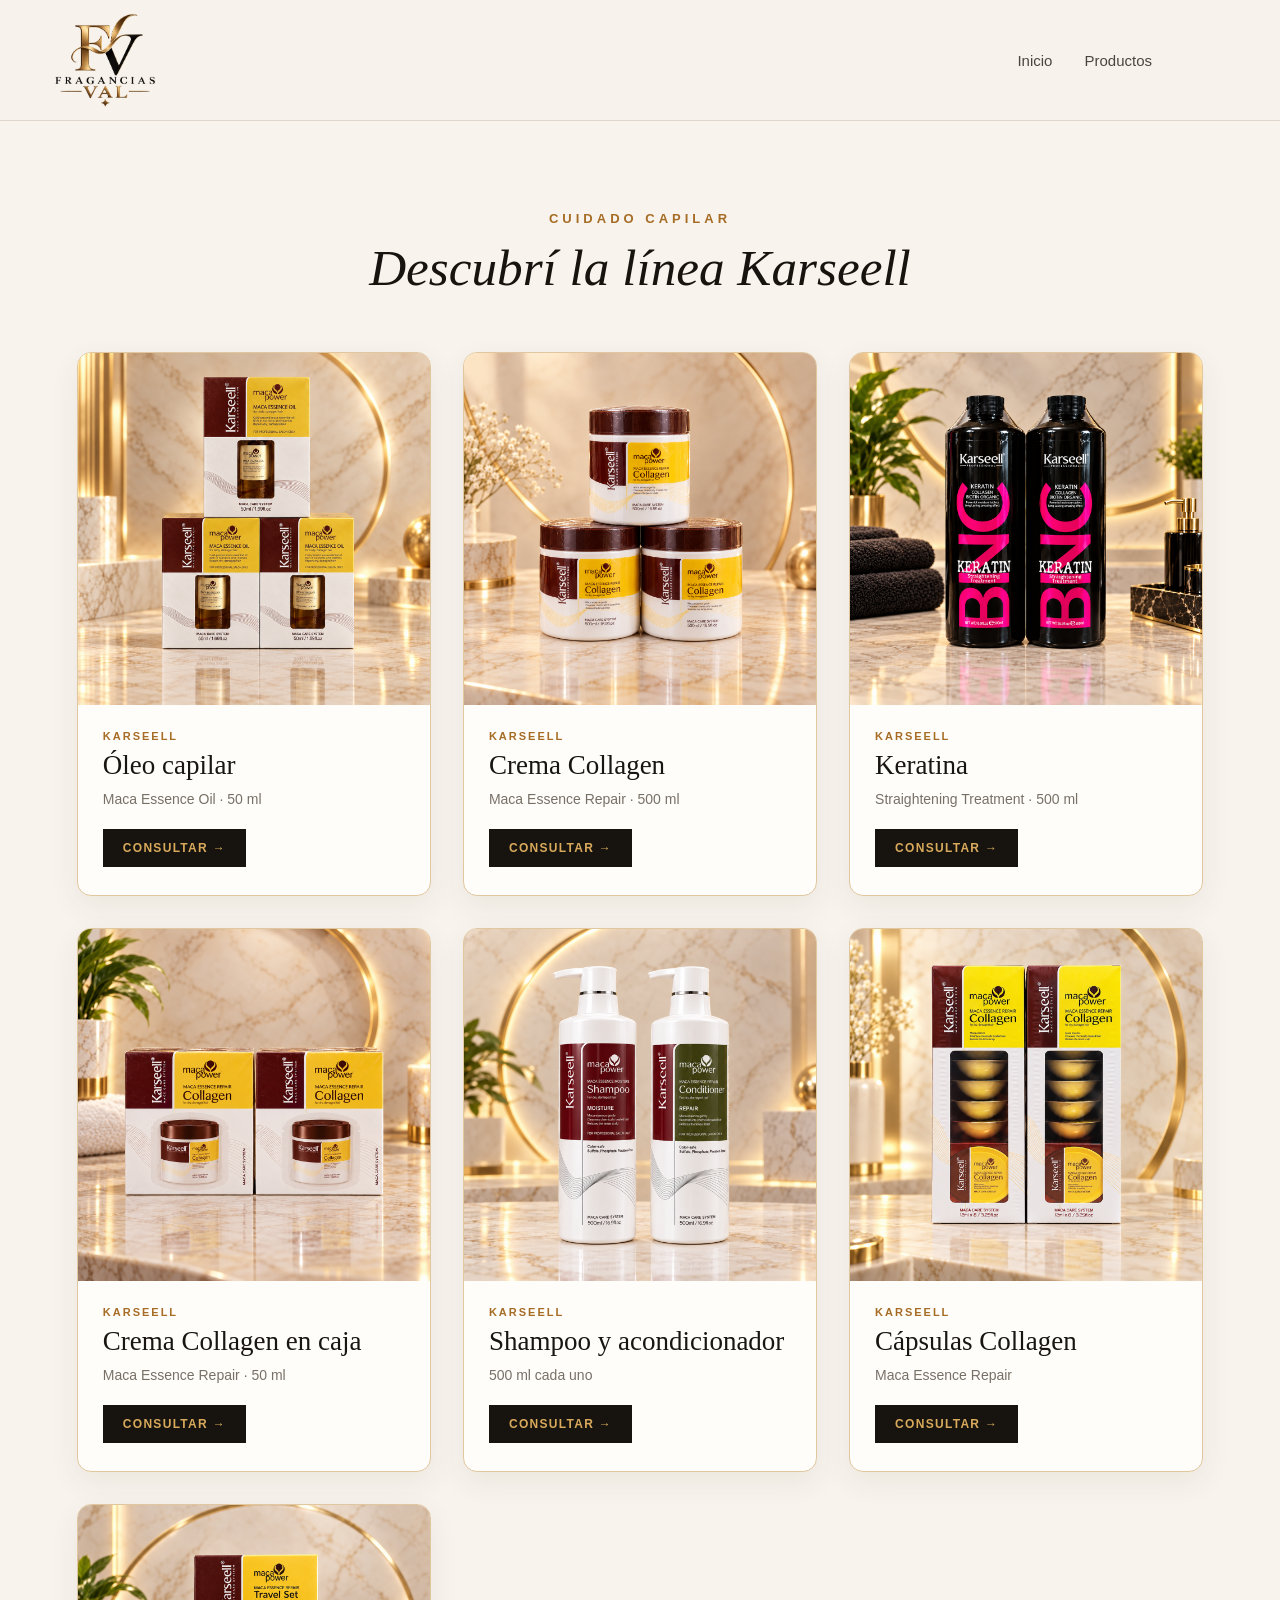
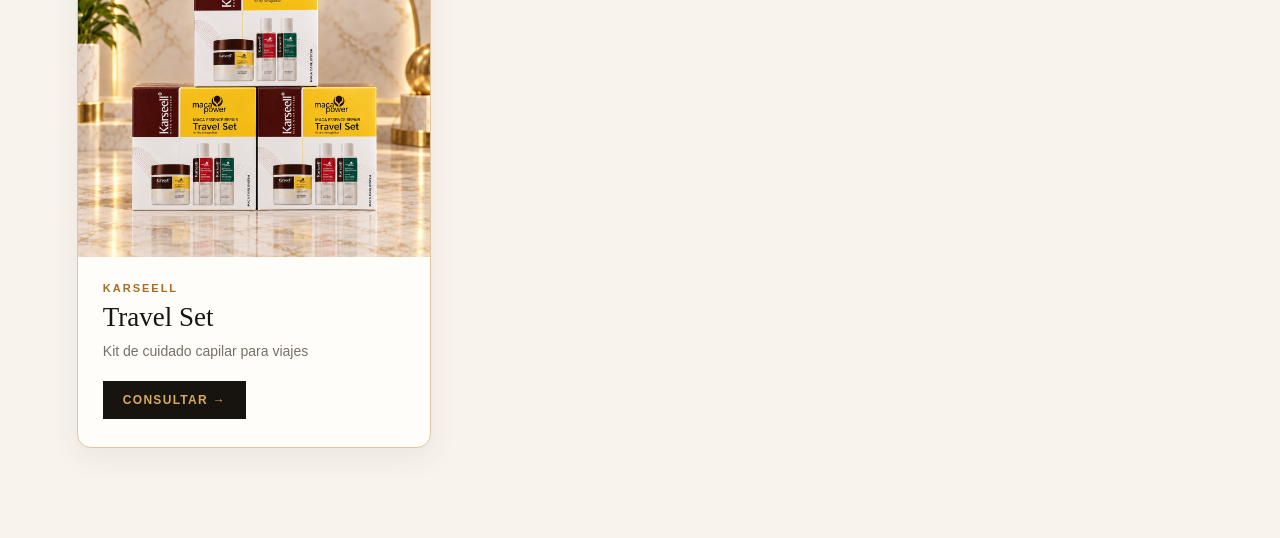
==== cremas.html @ 55cb3f2c "Agregar catalogo Karseell y actualizar portada" ====
<!DOCTYPE html>
<html lang="es">
<head>
    <meta charset="UTF-8">
    <meta name="viewport" content="width=device-width, initial-scale=1.0">
    <title>Karseell | Fragancias Val</title>
    <link rel="stylesheet" href="css/style.css">
</head>

<body>
    <header class="header">
        <div class="contenedor-header">
            <a href="index.html" class="logo">
                <img src="img/logo-fragancias-val.png" alt="Fragancias Val">
            </a>

            <nav class="nav">
                <a href="index.html">Inicio</a>
                <a href="index.html#perfumes">Productos</a>
            </nav>
        </div>
    </header>

    <main>
        <section class="catalogo-mujer" id="productos-karseell">
            <div class="encabezado-catalogo">
                <span>CUIDADO CAPILAR</span>
                <h2>Descubrí la línea Karseell</h2>
            </div>

            <div class="grid-perfumes">

                <!-- ÓLEO KARSEELL -->
                <article class="tarjeta-perfume">
                    <img
                        src="oleo.png"
                        alt="Óleo Karseell de 50 ml"
                    >

                    <div class="info-perfume">
                        <span>KARSEELL</span>
                        <h3>Óleo capilar</h3>
                        <p>Maca Essence Oil · 50 ml</p>

                        <a
                            href="https://wa.me/5491161526690?text=Hola%21%20Quisiera%20consultar%20por%20el%20oleo%20Karseell%20de%2050%20ml."
                            target="_blank"
                            rel="noopener noreferrer"
                            class="btn-perfume"
                        >
                            Consultar →
                        </a>
                    </div>
                </article>
                <!-- CREMA KARSEELL -->
<article class="tarjeta-perfume">
    <img
        src="img/cremas-karseell.png"
        alt="Crema Karseell Collagen de 500 ml"
    >

    <div class="info-perfume">
        <span>KARSEELL</span>
        <h3>Crema Collagen</h3>
        <p>Maca Essence Repair · 500 ml</p>

        <a
            href="https://wa.me/5491161526690?text=Hola%21%20Quisiera%20consultar%20por%20la%20crema%20Karseell%20Collagen%20de%20500%20ml."
            target="_blank"
            rel="noopener noreferrer"
            class="btn-perfume"
        >
            Consultar →
        </a>
    </div>
</article>
<!-- KERATINA KARSEELL -->
<article class="tarjeta-perfume">
    <img
        src="img/keratina-500.png"
        alt="Keratina Karseell de 500 ml"
    >

    <div class="info-perfume">
        <span>KARSEELL</span>
        <h3>Keratina</h3>
        <p>Straightening Treatment · 500 ml</p>

        <a
            href="https://wa.me/5491161526690?text=Hola%21%20Quisiera%20consultar%20por%20la%20keratina%20Karseell%20de%20500%20ml."
            target="_blank"
            rel="noopener noreferrer"
            class="btn-perfume"
        >
            Consultar →
        </a>
    </div>
</article>
<!-- CREMA KARSEELL EN CAJA -->
<article class="tarjeta-perfume">
    <img
        src="img/colageno.png"
        alt="Crema Karseell Collagen en caja"
    >

    <div class="info-perfume">
        <span>KARSEELL</span>
        <h3>Crema Collagen en caja</h3>
      <p>Maca Essence Repair · 50 ml</p>

        <a
           href="https://wa.me/5491161526690?text=Hola%21%20Quisiera%20consultar%20por%20la%20crema%20Karseell%20Collagen%20en%20caja%20de%2050%20ml."
            target="_blank"
            rel="noopener noreferrer"
            class="btn-perfume"
        >
            Consultar →
        </a>
    </div>
</article>
<!-- SHAMPOO Y ACONDICIONADOR KARSEELL -->
<article class="tarjeta-perfume">
    <img
        src="img/shampoo-acondicionador.png"
        alt="Shampoo y acondicionador Karseell de 500 ml cada uno"
    >

    <div class="info-perfume">
        <span>KARSEELL</span>
        <h3>Shampoo y acondicionador</h3>
        <p>500 ml cada uno</p>

        <a
            href="https://wa.me/5491161526690?text=Hola%21%20Quisiera%20consultar%20por%20el%20shampoo%20y%20acondicionador%20Karseell%20de%20500%20ml."
            target="_blank"
            rel="noopener noreferrer"
            class="btn-perfume"
        >
            Consultar →
        </a>
    </div>
</article>
<!-- CÁPSULAS KARSEELL -->
<article class="tarjeta-perfume">
    <img
        src="img/capsula.png"
        alt="Cápsulas capilares Karseell Collagen"
    >

    <div class="info-perfume">
        <span>KARSEELL</span>
        <h3>Cápsulas Collagen</h3>
        <p>Maca Essence Repair</p>

        <a
            href="https://wa.me/5491161526690?text=Hola%21%20Quisiera%20consultar%20por%20las%20capsulas%20capilares%20Karseell%20Collagen."
            target="_blank"
            rel="noopener noreferrer"
            class="btn-perfume"
        >
            Consultar →
        </a>
    </div>
</article>
<!-- TRAVEL SET KARSEELL -->
<article class="tarjeta-perfume">
    <img
        src="img/travel-set.png"
        alt="Travel Set Karseell con crema, shampoo y acondicionador"
    >

    <div class="info-perfume">
        <span>KARSEELL</span>
        <h3>Travel Set</h3>
        <p>Kit de cuidado capilar para viajes</p>

        <a
            href="https://wa.me/5491161526690?text=Hola%21%20Quisiera%20consultar%20por%20el%20Travel%20Set%20Karseell."
            target="_blank"
            rel="noopener noreferrer"
            class="btn-perfume"
        >
            Consultar →
        </a>
    </div>
</article>
            </div>
        </section>
    </main>
</body>
</html>
---- css/style.css ----
* {
    margin: 0;
    padding: 0;
    box-sizing: border-box;
}

body {
    font-family: Arial, sans-serif;
    background-color: #f7f2eb;
    color: #2b2b2b;
}

.header {
    width: 100%;
    background-color: #f7f2eb;
    border-bottom: 1px solid #ded6cc;
}

.contenedor-header {
    width: 100%;
    height: 120px;
    display: flex;
    align-items: center;
    justify-content: space-between;
    padding-left: 45px;
    padding-right: 10%;
}
.logo {
    text-decoration: none;
    color: #1f1f1f;
    font-family: Georgia, serif;
    font-size: 26px;
    letter-spacing: 3px;
}
.logo img {
    width: 120px;
    height: auto;
    display: block;
}
.nav {
    display: flex;
    gap: 32px;
}

.nav a {
    text-decoration: none;
    color: #4a4540;
    font-size: 15px;
    transition: 0.3s;
}

.hero {
    width: 100%;
    height: 650px;
   background-image: url("../img/hero-le-male-elixir-final.png");
    background-size: cover;
    background-position: center;
    background-repeat: no-repeat;
}.hero-contenido {
    width: 520px;
    max-width: 520px;
    margin-left: 6%;
    padding-top: 55px;
}

.hero-subtitulo {
    display: inline-block;
    margin-bottom: 28px;
    font-size: 15px;
    font-weight: 600;
    letter-spacing: 4px;
    text-transform: uppercase;
    color: #9b5f20;
}

.hero-subtitulo::after {
    content: "";
    display: block;
    width: 110px;
    height: 2px;
    background-color: #9b5f20;
    margin: 18px auto 0;
}

.hero h1 {
    margin-bottom: 24px;
    font-family: Georgia, "Times New Roman", serif;
    font-size: 58px;
    line-height: 1.05;
    font-weight: 400;
    font-style: italic;
    color: #1f1b18;
}

.hero-texto {
    margin-bottom: 28px;
    max-width: 430px;

    font-family: Georgia, "Times New Roman", serif;
    font-size: 20px;
    line-height: 1.6;
    font-weight: 400;

    color: #1f1b18;
}
.btn-hero {
    display: inline-block;
    padding: 16px 32px;

    background-color: #1f1b18;
    color: #c7954a;

    font-family: Georgia, "Times New Roman", serif;
    font-size: 15px;
    font-style: italic;
    letter-spacing: 2px;
    text-transform: uppercase;
    text-decoration: none;

    border: 1px solid #c7954a;
    transition: 0.3s ease;
}

.btn-hero:hover {
    background-color: #c7954a;
    color: #1f1b18;
    border-color: #c7954a;
}

.hero-imagen {
    width: 100%;
    height: 480px;

    background-color: #e9dfd3;
    border-radius: 2px;
}
.hero h1 span {
    color: #a96816;
}
/* ==================================================
   COLECCIONES - PERFUMES MUJER / HOMBRE
================================================== */

.colecciones {
    background: #f8f3eb;
    padding: 55px 6% 65px;
}

/* Encabezado */

.colecciones-encabezado {
    text-align: center;
    margin-bottom: 35px;
}

.colecciones-encabezado span {
    display: block;
    font-size: 13px;
    letter-spacing: 4px;
    color: #a87328;
    font-weight: 600;
    margin-bottom: 8px;
}

.colecciones-encabezado h2 {
    margin: 0;
    font-family: Georgia, "Times New Roman", serif;
    font-size: clamp(36px, 4vw, 55px);
    font-weight: 400;
    font-style: italic;
    color: #17130f;
}

.linea-dorada {
    width: 48px;
    height: 1px;
    background: #b98945;
    margin: 13px auto 0;
}


/* Contenedor de tarjetas */

.colecciones-grid {
    max-width: 1350px;
    margin: 0 auto;
    display: grid;
    grid-template-columns: repeat(2, 1fr);
    gap: 18px;
}


/* Tarjeta */

.coleccion-card {
    position: relative;
    min-height: 290px;

    display: grid;
    grid-template-columns: 48% 52%;

    overflow: hidden;

    background: #fbf8f2;

    border: 1px solid rgba(184, 137, 69, 0.35);
    border-radius: 12px;

    box-shadow: 0 10px 28px rgba(53, 40, 25, 0.08);

    text-decoration: none;
    color: inherit;

    transition:
        transform 0.35s ease,
        box-shadow 0.35s ease,
        border-color 0.35s ease;
}


/* Hover tarjeta */

.coleccion-card:hover {
    transform: translateY(-5px);
    box-shadow: 0 18px 40px rgba(53, 40, 25, 0.14);
    border-color: rgba(184, 137, 69, 0.7);
}


/* Información */

.coleccion-info {
    position: relative;
    z-index: 2;

    display: flex;
    flex-direction: column;
    justify-content: center;

    padding: 35px 15px 30px 45px;
}


.coleccion-subtitulo {
    font-size: 13px;
    letter-spacing: 3px;
    font-weight: 600;
    color: #9b6929;
    margin-bottom: 3px;
}


.coleccion-info h3 {
    margin: 0 0 10px;

    font-family: Georgia, "Times New Roman", serif;
    font-size: clamp(42px, 4vw, 58px);

    font-weight: 400;
    color: #15110d;

    line-height: 1;
}


.coleccion-info p {
    margin: 0 0 22px;

    font-family: Georgia, "Times New Roman", serif;

    font-size: 16px;
    line-height: 1.35;

    color: #2b251e;
}


/* Botón */

.coleccion-boton {
    width: fit-content;

    display: inline-flex;
    align-items: center;
    justify-content: center;

    padding: 13px 22px;

    background: #d5aa67;
    color: #18130e;

    font-size: 12px;
    font-weight: 600;
    letter-spacing: 1px;

    border-radius: 2px;

    transition:
        background 0.3s ease,
        color 0.3s ease;
}


.coleccion-card:hover .coleccion-boton {
    background: #17130f;
    color: #dcb875;
}


/* Detalle inferior */

.coleccion-detalle {
    display: flex;
    align-items: center;
    gap: 10px;

    margin-top: 20px;

    color: #a17132;

    font-size: 10px;
    letter-spacing: 2.5px;
    white-space: nowrap;
}


.coleccion-detalle span {
    width: 25px;
    height: 1px;
    background: #c49b60;
}


/* Imagen */

.coleccion-imagen {
    position: relative;
    height: 100%;
    overflow: hidden;
}


.coleccion-imagen img {
    width: 100%;
    height: 100%;

    display: block;

    object-fit: cover;
    object-position: center;

    transition: transform 0.6s ease;
}


.coleccion-card:hover .coleccion-imagen img {
    transform: scale(1.04);
}


/* Degradado entre texto e imagen */

.coleccion-imagen::before {
    content: "";

    position: absolute;
    z-index: 1;

    top: 0;
    bottom: 0;
    left: 0;

    width: 65px;

    background: linear-gradient(
        to right,
        #fbf8f2 0%,
        rgba(251, 248, 242, 0) 100%
    );

    pointer-events: none;
}


/* ==================================================
   RESPONSIVE
================================================== */

@media (max-width: 950px) {

    .colecciones {
        padding: 45px 25px 55px;
    }

    .colecciones-grid {
        grid-template-columns: 1fr;
        max-width: 700px;
    }

    .coleccion-card {
        min-height: 280px;
    }
}


@media (max-width: 600px) {

    .colecciones {
        padding: 40px 15px 45px;
    }

    .colecciones-encabezado {
        margin-bottom: 25px;
    }

    .colecciones-encabezado span {
        font-size: 10px;
        letter-spacing: 3px;
    }

    .colecciones-encabezado h2 {
        font-size: 34px;
    }


    .coleccion-card {
        grid-template-columns: 1fr;
        min-height: auto;
    }


    .coleccion-info {
        padding: 30px 25px;
    }


    .coleccion-info h3 {
        font-size: 45px;
    }


    .coleccion-imagen {
        height: 240px;
    }


    .coleccion-imagen::before {
        top: 0;
        left: 0;
        right: 0;
        bottom: auto;

        width: 100%;
        height: 50px;

        background: linear-gradient(
            to bottom,
            #fbf8f2 0%,
            rgba(251, 248, 242, 0) 100%
        );
    }
}
/* ==================================================
   PAGINA PERFUMES DE MUJER
================================================== */

/* Portada */

.portada-catalogo {
    min-height: 300px;
    display: flex;
    align-items: center;
    justify-content: center;

    padding: 55px 20px;

    background:
        radial-gradient(
            circle at 75% 50%,
            rgba(222, 176, 165, 0.22),
            transparent 35%
        ),
        linear-gradient(
            135deg,
            #f8f2e9 0%,
            #f3e7dc 50%,
            #faf6ef 100%
        );

    border-bottom: 1px solid rgba(176, 126, 57, 0.18);
}


/* Texto portada */

.portada-catalogo-texto {
    max-width: 850px;
    text-align: center;
}


.catalogo-etiqueta {
    display: block;

    margin-bottom: 12px;

    color: #a46f2b;

    font-size: 12px;
    font-weight: 600;
    letter-spacing: 4px;
}


.portada-catalogo h1 {
    margin: 0 0 16px;

    font-family: Georgia, "Times New Roman", serif;

    font-size: clamp(45px, 5vw, 68px);
    font-weight: 400;

    color: #17130f;

    line-height: 1.05;
}


.portada-catalogo h1 em {
    color: #b17a46;
    font-weight: 400;
}


.portada-catalogo p {
    max-width: 650px;

    margin: 0 auto;

    font-family: Georgia, "Times New Roman", serif;

    font-size: 18px;
    line-height: 1.6;

    color: #51483e;
}


/* Línea debajo del texto */

.portada-catalogo .linea-dorada {
    width: 45px;
    height: 1px;

    margin: 22px auto 0;

    background: #b88945;
}


/* ==================================================
   CATALOGO
================================================== */

.catalogo {
    padding: 60px 6% 80px;

    background: #fbf8f2;
}


.catalogo-encabezado {
    max-width: 750px;

    margin: 0 auto 45px;

    text-align: center;
}


.catalogo-encabezado > span {
    display: block;

    margin-bottom: 8px;

    color: #a46f2b;

    font-size: 11px;
    font-weight: 600;
    letter-spacing: 4px;
}


.catalogo-encabezado h2 {
    margin: 0 0 12px;

    font-family: Georgia, "Times New Roman", serif;

    font-size: clamp(35px, 4vw, 50px);
    font-weight: 400;
    font-style: italic;

    color: #17130f;
}


.catalogo-encabezado p {
    margin: 0;

    font-family: Georgia, "Times New Roman", serif;

    font-size: 17px;

    color: #62584d;
}


/* Lugar donde irán los perfumes */

.catalogo-grid {
    max-width: 1250px;

    margin: 0 auto;

    display: grid;

    grid-template-columns:
        repeat(3, minmax(0, 1fr));

    gap: 25px;
}


/* ==================================================
   RESPONSIVE PAGINA MUJER
================================================== */

@media (max-width: 900px) {

    .catalogo-grid {
        grid-template-columns:
            repeat(2, minmax(0, 1fr));
    }
}


@media (max-width: 600px) {

    .portada-catalogo {
        min-height: 250px;
        padding: 40px 20px;
    }

    .portada-catalogo h1 {
        font-size: 42px;
    }

    .portada-catalogo p {
        font-size: 16px;
    }

    .catalogo {
        padding: 45px 18px 60px;
    }

    .catalogo-grid {
        grid-template-columns: 1fr;
    }
}
/* =====================================
   CATÁLOGO PERFUMES MUJER
===================================== */

.catalogo-mujer {
    background: #f8f4ed;
    padding: 90px 6%;
}

.encabezado-catalogo {
    text-align: center;
    max-width: 750px;
    margin: 0 auto 55px;
}

.encabezado-catalogo span {
    display: block;
    color: #a66c25;
    font-size: 13px;
    font-weight: 600;
    letter-spacing: 4px;
    margin-bottom: 12px;
}

.encabezado-catalogo h2 {
    font-family: Georgia, "Times New Roman", serif;
    font-size: clamp(38px, 4vw, 58px);
    font-weight: 400;
    font-style: italic;
    color: #17130f;
    margin: 0 0 15px;
}

.encabezado-catalogo p {
    font-size: 16px;
    line-height: 1.7;
    color: #6f675e;
    margin: 0;
}


/* GRID */

.grid-perfumes {
    max-width: 1250px;
    margin: 0 auto;

    display: grid;
    grid-template-columns: repeat(3, 1fr);
    gap: 32px;
}


/* TARJETA */

.tarjeta-perfume {
    background: #fffdf9;
    border: 1px solid #e1c79f;
    border-radius: 14px;
    overflow: hidden;

    box-shadow: 0 10px 30px rgba(50, 35, 20, 0.07);

    transition:
        transform 0.35s ease,
        box-shadow 0.35s ease;
}

.tarjeta-perfume:hover {
    transform: translateY(-7px);
    box-shadow: 0 18px 40px rgba(50, 35, 20, 0.14);
}


/* IMÁGENES */

.tarjeta-perfume > img {
    display: block;
    width: 100%;
    aspect-ratio: 1 / 1;
    object-fit: cover;
}


/* INFORMACIÓN */

.info-perfume {
    padding: 25px 25px 28px;
}

.info-perfume span {
    display: block;
    color: #a66c25;
    font-size: 11px;
    font-weight: 600;
    letter-spacing: 2px;
    margin-bottom: 8px;
}

.info-perfume h3 {
    font-family: Georgia, "Times New Roman", serif;
    color: #191510;
    font-size: 27px;
    font-weight: 400;
    margin: 0 0 10px;
}

.info-perfume p {
    color: #777067;
    font-size: 14px;
    margin: 0 0 22px;
}


/* BOTÓN */

.btn-perfume {
    display: inline-block;

    background: #17130f;
    color: #d9aa5b;

    padding: 12px 20px;

    font-size: 12px;
    font-weight: 600;
    letter-spacing: 1.3px;
    text-transform: uppercase;
    text-decoration: none;

    transition:
        background 0.3s ease,
        color 0.3s ease;
}

.btn-perfume:hover {
    background: #b17a30;
    color: #ffffff;
}


/* TABLET */

@media (max-width: 950px) {

    .grid-perfumes {
        grid-template-columns: repeat(2, 1fr);
    }

}


/* CELULAR */

@media (max-width: 600px) {

     .hero {
        min-height: 560px;
        position: relative;
        overflow: hidden;
    }

    .hero-contenido {
        position: relative;
        left: auto;
        top: auto;
        transform: none;

        width: 58%;
        max-width: 58%;
        padding: 45px 0 30px 30px;
        margin: 0;

        z-index: 2;
    }

    .hero-subtitulo {
        font-size: 11px;
        line-height: 1.5;
        letter-spacing: 2px;
    }

    .hero h1 {
        font-size: 34px;
        line-height: 1.08;
        width: 100%;
        max-width: 100%;
        margin-top: 25px;
    }

    .hero-texto {
        font-size: 14px;
        line-height: 1.5;
        width: 100%;
        max-width: 100%;
    }

    .btn-hero {
        font-size: 12px;
        padding: 14px 18px;
        white-space: nowrap;
    }
}
@media (max-width: 600px) {
    .grid-perfumes {
        grid-template-columns: 1fr;
        gap: 25px;
    }
}
/* Textos de la portada en negro */
.hero .hero-subtitulo,
.hero h1 span {
    color: #000000;
}
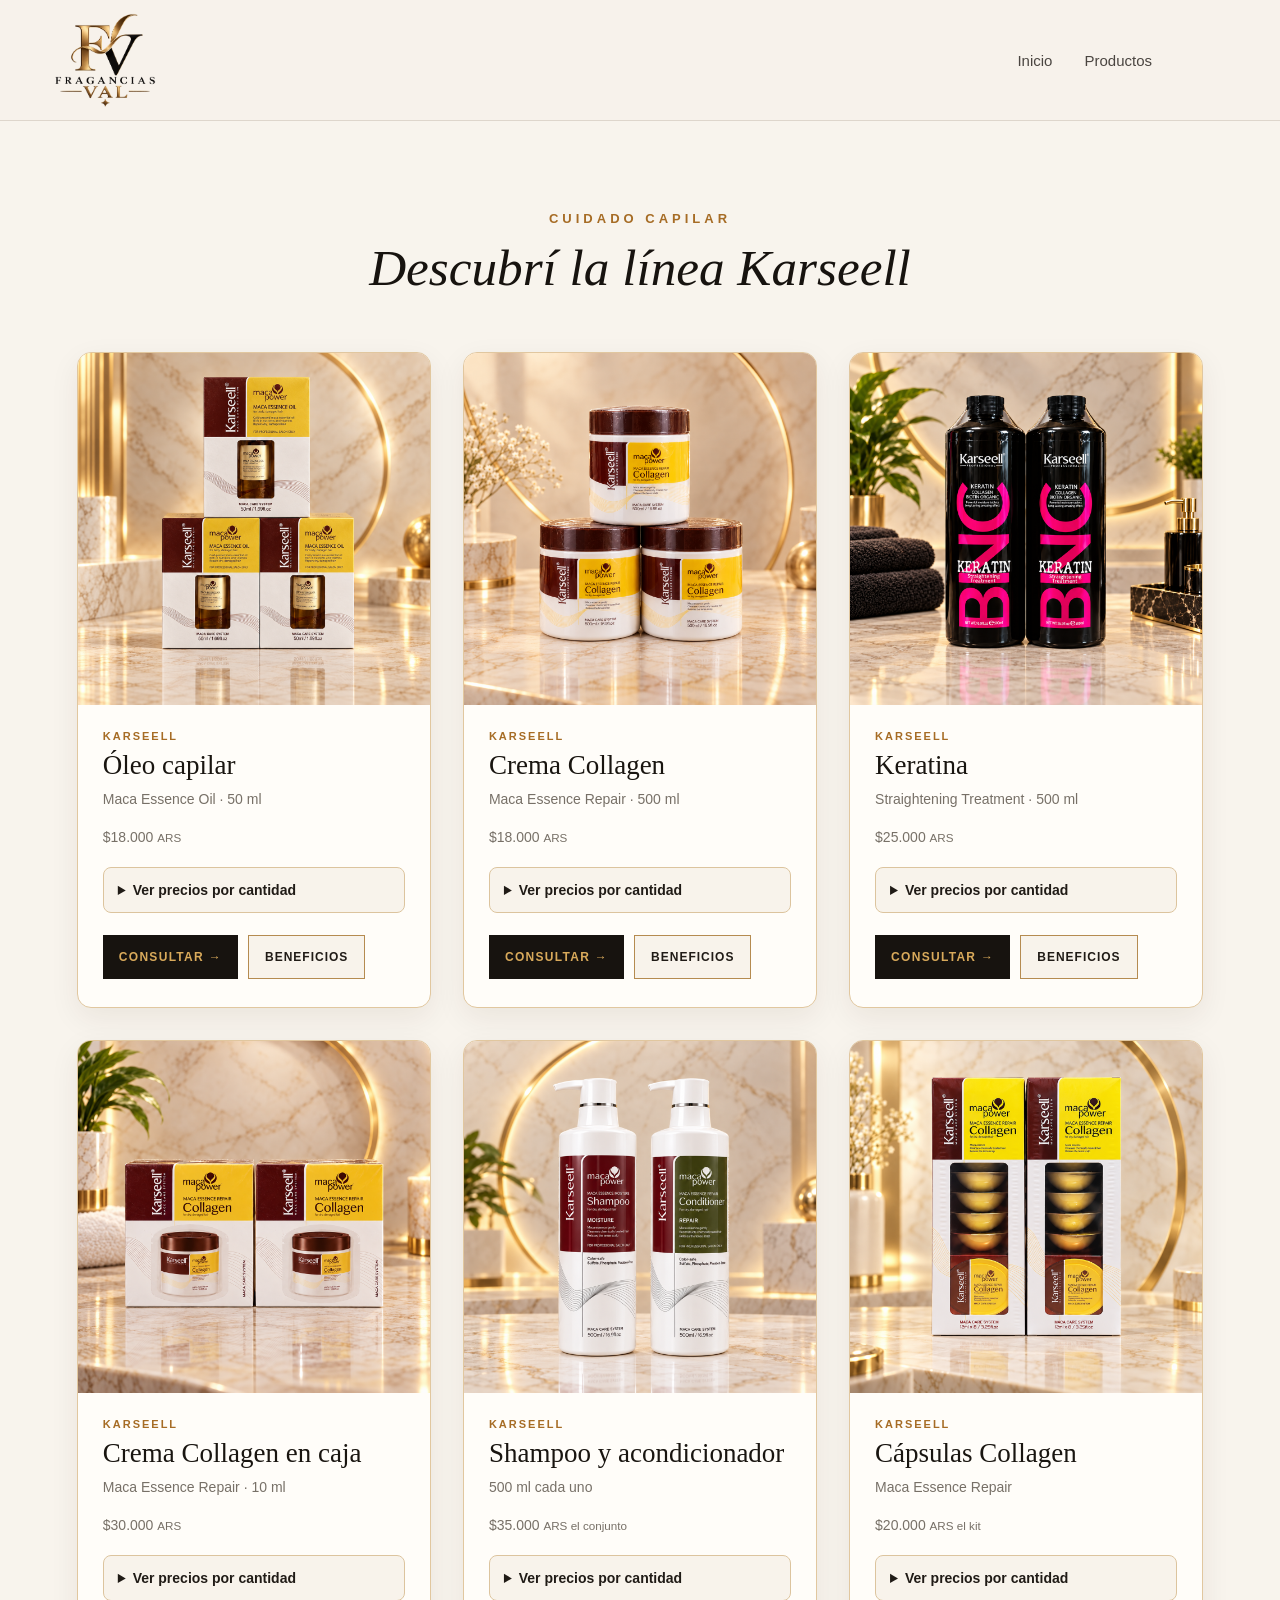
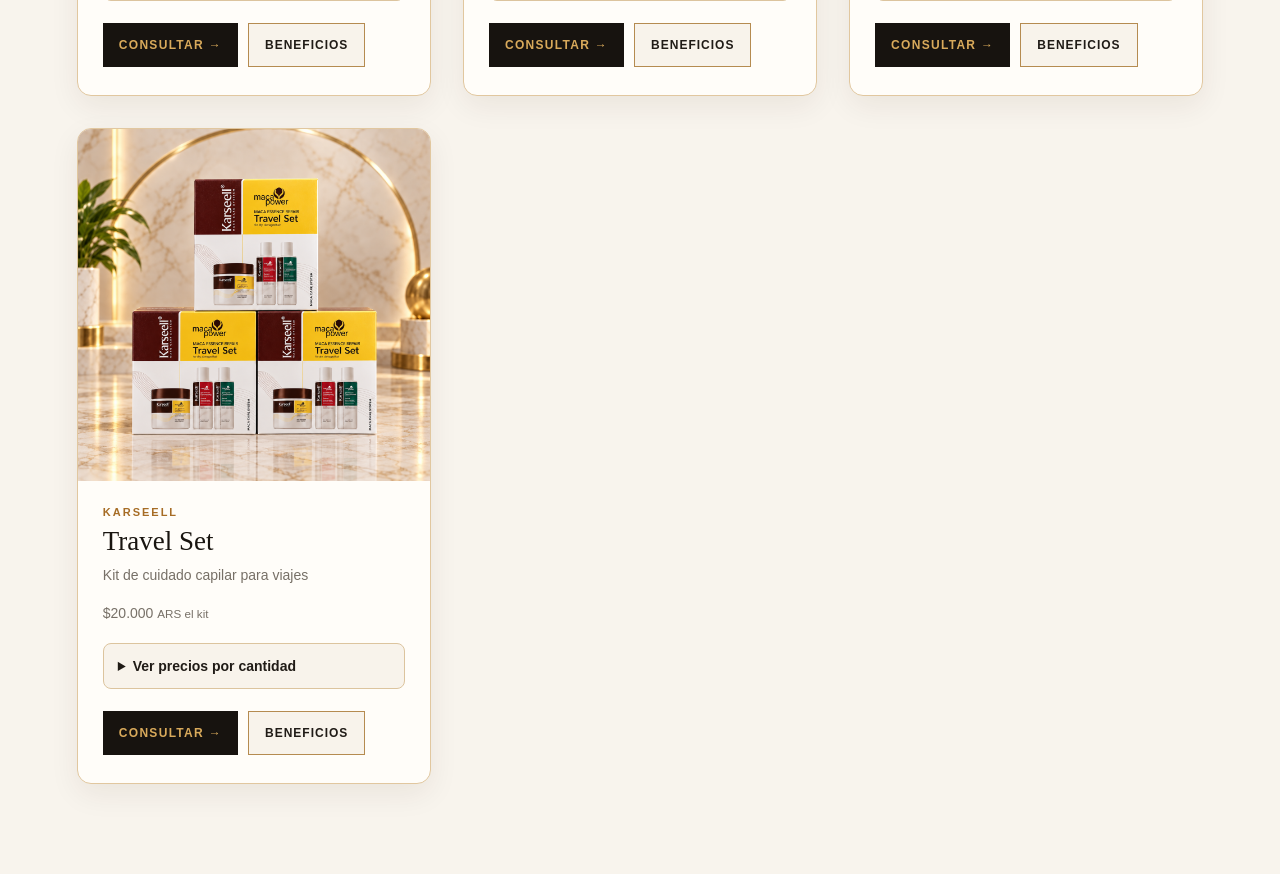
==== commit 06dceb8b: "Agregar precios y beneficios y mejorar el diseno responsive" ====
--- a/cremas.html
+++ b/cremas.html
@@ -1,5 +1,6 @@
 <!DOCTYPE html>
 <html lang="es">
+
 <head>
     <meta charset="UTF-8">
     <meta name="viewport" content="width=device-width, initial-scale=1.0">
@@ -32,160 +33,670 @@
 
                 <!-- ÓLEO KARSEELL -->
                 <article class="tarjeta-perfume">
-                    <img
-                        src="oleo.png"
-                        alt="Óleo Karseell de 50 ml"
-                    >
+                    <img src="oleo.png" alt="Óleo Karseell de 50 ml">
 
                     <div class="info-perfume">
                         <span>KARSEELL</span>
                         <h3>Óleo capilar</h3>
                         <p>Maca Essence Oil · 50 ml</p>
-
-                        <a
-                            href="https://wa.me/5491161526690?text=Hola%21%20Quisiera%20consultar%20por%20el%20oleo%20Karseell%20de%2050%20ml."
-                            target="_blank"
-                            rel="noopener noreferrer"
-                            class="btn-perfume"
-                        >
-                            Consultar →
-                        </a>
+                        <p class="precio-producto">$18.000 <small>ARS</small></p>
+                        <details class="precios-cantidad">
+                            <summary>Ver precios por cantidad</summary>
+
+                            <table>
+                                <caption>Precios por unidad · ARS</caption>
+                                <thead>
+                                    <tr>
+                                        <th scope="col">Cantidad</th>
+                                        <th scope="col">Cada uno</th>
+                                    </tr>
+                                </thead>
+                                <tbody>
+                                    <tr>
+                                        <td>1 unidad</td>
+                                        <td>$18.000</td>
+                                    </tr>
+                                    <tr>
+                                        <td>6 unidades</td>
+                                        <td>$15.000</td>
+                                    </tr>
+                                    <tr>
+                                        <td>12 unidades</td>
+                                        <td>$14.500</td>
+                                    </tr>
+                                    <tr>
+                                        <td>24 unidades</td>
+                                        <td>$14.000</td>
+                                    </tr>
+                                    <tr>
+                                        <td>48 unidades</td>
+                                        <td>$13.500</td>
+                                    </tr>
+                                </tbody>
+                            </table>
+                        </details>
+
+                        <div class="acciones-producto">
+                            <a href="https://wa.me/5491161526690?text=Hola%21%20Quisiera%20consultar%20por%20el%20oleo%20Karseell%20de%2050%20ml."
+                                target="_blank" rel="noopener noreferrer" class="btn-perfume">
+                                Consultar →
+                            </a>
+
+                            <button type="button" class="btn-beneficios" aria-expanded="false"
+                                aria-controls="beneficios-oleo">
+                                Beneficios
+                            </button>
+                        </div>
+
+                        <div id="beneficios-oleo" class="beneficios-producto" hidden>
+                            <h4>¿Para qué sirve el óleo capilar?</h4>
+                            <p>
+                                Complementa el cuidado del cabello seco y ayuda a
+                                mejorar su suavidad, brillo y apariencia.
+                            </p>
+                            <ul>
+                                <li>
+                                    <strong>Suavidad:</strong> ayuda a que el cabello
+                                    áspero se sienta más suave y manejable.
+                                </li>
+                                <li>
+                                    <strong>Control del frizz:</strong> ayuda a acomodar
+                                    los cabellos sueltos y mejora el acabado del peinado.
+                                </li>
+                                <li>
+                                    <strong>Brillo:</strong> aporta luminosidad al
+                                    cabello que se ve opaco.
+                                </li>
+                                <li>
+                                    <strong>Cuidado de largos y puntas:</strong>
+                                    ayuda a mejorar la apariencia de las zonas resecas.
+                                </li>
+                            </ul>
+                        </div>
                     </div>
                 </article>
                 <!-- CREMA KARSEELL -->
-<article class="tarjeta-perfume">
-    <img
-        src="img/cremas-karseell.png"
-        alt="Crema Karseell Collagen de 500 ml"
+                <article class="tarjeta-perfume">
+                    <img src="img/cremas-karseell.png" alt="Crema Karseell Collagen de 500 ml">
+
+                    <div class="info-perfume">
+                        <span>KARSEELL</span>
+                        <h3>Crema Collagen</h3>
+                        <p>Maca Essence Repair · 500 ml</p>
+                        <p class="precio-producto">$18.000 <small>ARS</small></p>
+
+                        <details class="precios-cantidad">
+                            <summary>Ver precios por cantidad</summary>
+
+                            <table>
+                                <caption>Precios por unidad · ARS</caption>
+                                <thead>
+                                    <tr>
+                                        <th scope="col">Cantidad</th>
+                                        <th scope="col">Cada uno</th>
+                                    </tr>
+                                </thead>
+                                <tbody>
+                                    <tr>
+                                        <td>1 unidad</td>
+                                        <td>$18.000</td>
+                                    </tr>
+                                    <tr>
+                                        <td>6 unidades</td>
+                                        <td>$15.000</td>
+                                    </tr>
+                                    <tr>
+                                        <td>12 unidades</td>
+                                        <td>$14.500</td>
+                                    </tr>
+                                    <tr>
+                                        <td>24 unidades</td>
+                                        <td>$14.000</td>
+                                    </tr>
+                                    <tr>
+                                        <td>48 unidades</td>
+                                        <td>$13.500</td>
+                                    </tr>
+                                </tbody>
+                            </table>
+                        </details>
+                        <div class="acciones-producto">
+                            <a href="https://wa.me/5491161526690?text=Hola%21%20Quisiera%20consultar%20por%20la%20crema%20Karseell%20Collagen%20de%20500%20ml."
+                                target="_blank" rel="noopener noreferrer" class="btn-perfume">
+                                Consultar →
+                            </a>
+
+                            <button type="button" class="btn-beneficios" aria-expanded="false"
+                                aria-controls="beneficios-crema-500">
+                                Beneficios
+                            </button>
+                        </div>
+
+                        <div id="beneficios-crema-500" class="beneficios-producto" hidden>
+                            <h4>¿Para qué sirve la crema Collagen?</h4>
+                            <p>
+                                Es una mascarilla de acondicionamiento intensivo
+                                para mejorar la suavidad y la apariencia del cabello
+                                seco o dañado.
+                            </p>
+
+                            <ul>
+                                <li>
+                                    <strong>Cuidado de la resequedad:</strong>
+                                    ayuda a que el cabello se sienta más hidratado
+                                    y menos áspero.
+                                </li>
+                                <li>
+                                    <strong>Suavidad y manejabilidad:</strong>
+                                    acondiciona los largos para facilitar el peinado.
+                                </li>
+                                <li>
+                                    <strong>Brillo:</strong>
+                                    ayuda a mejorar el aspecto del cabello opaco,
+                                    dejando un acabado más luminoso.
+                                </li>
+                                <li>
+                                    <strong>Cuidado intensivo:</strong>
+                                    complementa la rutina de lavado cuando el cabello
+                                    necesita un acondicionamiento más profundo.
+                                </li>
+                            </ul>
+                        </div>
+                    </div>
+                </article>
+                <!-- KERATINA KARSEELL -->
+                <article class="tarjeta-perfume">
+                    <img src="img/keratina-500.png" alt="Keratina Karseell de 500 ml">
+
+                    <div class="info-perfume">
+                        <span>KARSEELL</span>
+                        <h3>Keratina</h3>
+                        <p>Straightening Treatment · 500 ml</p>
+                        <p class="precio-producto">$25.000 <small>ARS</small></p>
+
+                        <details class="precios-cantidad">
+                            <summary>Ver precios por cantidad</summary>
+
+                            <table>
+                                <caption>Precios por unidad · ARS</caption>
+                                <thead>
+                                    <tr>
+                                        <th scope="col">Cantidad</th>
+                                        <th scope="col">Cada uno</th>
+                                    </tr>
+                                </thead>
+                                <tbody>
+                                    <tr>
+                                        <td>1 unidad</td>
+                                        <td>$25.000</td>
+                                    </tr>
+                                    <tr>
+                                        <td>6 unidades</td>
+                                        <td>$22.000</td>
+                                    </tr>
+                                    <tr>
+                                        <td>12 unidades</td>
+                                        <td>$21.500</td>
+                                    </tr>
+                                    <tr>
+                                        <td>24 unidades</td>
+                                        <td>$21.000</td>
+                                    </tr>
+                                    <tr>
+                                        <td>48 unidades</td>
+                                        <td>$20.500</td>
+                                    </tr>
+                                </tbody>
+                            </table>
+                        </details>
+                        <div class="acciones-producto">
+                            <a href="https://wa.me/5491161526690?text=Hola%21%20Quisiera%20consultar%20por%20la%20keratina%20Karseell%20de%20500%20ml."
+                                target="_blank" rel="noopener noreferrer" class="btn-perfume">
+                                Consultar →
+                            </a>
+
+                            <button type="button" class="btn-beneficios" aria-expanded="false"
+                                aria-controls="beneficios-keratina">
+                                Beneficios
+                            </button>
+                        </div>
+
+                        <div id="beneficios-keratina" class="beneficios-producto" hidden>
+                            <h4>¿Para qué sirve la keratina?</h4>
+                            <p>
+                                Es un tratamiento alisador que ayuda a conseguir
+                                un cabello más liso, suave y manejable.
+                            </p>
+
+                            <ul>
+                                <li>
+                                    <strong>Efecto alisador:</strong>
+                                    ayuda a alinear el cabello y a reducir
+                                    su aspecto encrespado.
+                                </li>
+                                <li>
+                                    <strong>Control del frizz:</strong>
+                                    favorece un acabado más uniforme y ordenado.
+                                </li>
+                                <li>
+                                    <strong>Suavidad y brillo:</strong>
+                                    mejora el tacto y aporta una apariencia
+                                    más luminosa al cabello.
+                                </li>
+                                <li>
+                                    <strong>Facilidad de peinado:</strong>
+                                    ayuda a que el cabello resulte más manejable
+                                    en la rutina diaria.
+                                </li>
+                            </ul>
+
+                            <p>
+                                El resultado depende del estado del cabello,
+                                la aplicación y los cuidados posteriores.
+                                Para su aplicación, seguí las indicaciones
+                                del envase y consultá con un profesional.
+                            </p>
+                        </div>
+                    </div>
+                </article>
+                <!-- CREMA KARSEELL EN CAJA -->
+                <article class="tarjeta-perfume">
+                    <img src="img/colageno.png" alt="Crema Karseell Collagen en caja">
+
+                    <div class="info-perfume">
+                        <span>KARSEELL</span>
+                        <h3>Crema Collagen en caja</h3>
+                        <p>Maca Essence Repair · 10 ml</p>
+<p class="precio-producto">$30.000 <small>ARS</small></p>
+
+<details class="precios-cantidad">
+    <summary>Ver precios por cantidad</summary>
+
+    <table>
+        <caption>Precios por unidad · ARS</caption>
+        <thead>
+            <tr>
+                <th scope="col">Cantidad</th>
+                <th scope="col">Cada uno</th>
+            </tr>
+        </thead>
+        <tbody>
+            <tr><td>1 unidad</td><td>$30.000</td></tr>
+            <tr><td>6 unidades</td><td>$27.000</td></tr>
+            <tr><td>12 unidades</td><td>$26.500</td></tr>
+            <tr><td>24 unidades</td><td>$26.000</td></tr>
+            <tr><td>48 unidades</td><td>$25.500</td></tr>
+        </tbody>
+    </table>
+</details>
+                        <div class="acciones-producto">
+                            <a href="https://wa.me/5491161526690?text=Hola%21%20Quisiera%20consultar%20por%20la%20crema%20Karseell%20Collagen%20en%20caja%20de%2050%20ml."
+                                target="_blank" rel="noopener noreferrer" class="btn-perfume">
+                                Consultar →
+                            </a>
+
+                            <button type="button" class="btn-beneficios" aria-expanded="false"
+                                aria-controls="beneficios-crema-50">
+                                Beneficios
+                            </button>
+                        </div>
+
+                        <div id="beneficios-crema-50" class="beneficios-producto" hidden>
+                            <h4>¿Para qué sirve la crema Collagen?</h4>
+                            <p>
+                                Es una mascarilla de acondicionamiento para
+                                mejorar la suavidad y la apariencia del cabello
+                                seco o dañado, en una presentación de 50 ml.
+                            </p>
+
+                            <ul>
+                                <li>
+                                    <strong>Suavidad:</strong>
+                                    ayuda a mejorar el tacto del cabello áspero
+                                    y reseco.
+                                </li>
+                                <li>
+                                    <strong>Manejabilidad:</strong>
+                                    acondiciona los largos para facilitar
+                                    el peinado.
+                                </li>
+                                <li>
+                                    <strong>Brillo:</strong>
+                                    ayuda a que el cabello opaco tenga
+                                    una apariencia más luminosa.
+                                </li>
+                                <li>
+                                    <strong>Formato compacto:</strong>
+                                    su presentación pequeña facilita llevarla
+                                    y guardarla en el neceser.
+                                </li>
+                            </ul>
+                        </div>
+                    </div>
+                </article>
+                <!-- SHAMPOO Y ACONDICIONADOR KARSEELL -->
+                <article class="tarjeta-perfume">
+                    <img src="img/shampoo-acondicionador.png"
+                        alt="Shampoo y acondicionador Karseell de 500 ml cada uno">
+
+                    <div class="info-perfume">
+                        <span>KARSEELL</span>
+                        <h3>Shampoo y acondicionador</h3>
+                        <p>500 ml cada uno</p>
+                        <p class="precio-producto">$35.000 <small>ARS el conjunto</small></p>
+
+                        <details class="precios-cantidad">
+                            <summary>Ver precios por cantidad</summary>
+
+                            <table>
+                                <caption>
+                                    Precio por conjunto · Shampoo + acondicionador · ARS
+                                </caption>
+                                <thead>
+                                    <tr>
+                                        <th scope="col">Cantidad</th>
+                                        <th scope="col">Cada conjunto</th>
+                                    </tr>
+                                </thead>
+                                <tbody>
+                                    <tr>
+                                        <td>1 conjunto</td>
+                                        <td>$35.000</td>
+                                    </tr>
+                                    <tr>
+                                        <td>6 conjuntos</td>
+                                        <td>$32.000</td>
+                                    </tr>
+                                    <tr>
+                                        <td>12 conjuntos</td>
+                                        <td>$31.500</td>
+                                    </tr>
+                                    <tr>
+                                        <td>24 conjuntos</td>
+                                        <td>$31.000</td>
+                                    </tr>
+                                    <tr>
+                                        <td>48 conjuntos</td>
+                                        <td>$30.500</td>
+                                    </tr>
+                                </tbody>
+                            </table>
+                        </details>
+                        <div class="acciones-producto">
+    <a
+        href="https://wa.me/5491161526690?text=Hola%21%20Quisiera%20consultar%20por%20el%20shampoo%20y%20acondicionador%20Karseell%20de%20500%20ml."
+        target="_blank"
+        rel="noopener noreferrer"
+        class="btn-perfume"
     >
-
-    <div class="info-perfume">
-        <span>KARSEELL</span>
-        <h3>Crema Collagen</h3>
-        <p>Maca Essence Repair · 500 ml</p>
-
-        <a
-            href="https://wa.me/5491161526690?text=Hola%21%20Quisiera%20consultar%20por%20la%20crema%20Karseell%20Collagen%20de%20500%20ml."
-            target="_blank"
-            rel="noopener noreferrer"
-            class="btn-perfume"
-        >
-            Consultar →
-        </a>
-    </div>
-</article>
-<!-- KERATINA KARSEELL -->
-<article class="tarjeta-perfume">
-    <img
-        src="img/keratina-500.png"
-        alt="Keratina Karseell de 500 ml"
+        Consultar →
+    </a>
+
+    <button
+        type="button"
+        class="btn-beneficios"
+        aria-expanded="false"
+        aria-controls="beneficios-shampoo-acondicionador"
     >
-
-    <div class="info-perfume">
-        <span>KARSEELL</span>
-        <h3>Keratina</h3>
-        <p>Straightening Treatment · 500 ml</p>
-
-        <a
-            href="https://wa.me/5491161526690?text=Hola%21%20Quisiera%20consultar%20por%20la%20keratina%20Karseell%20de%20500%20ml."
-            target="_blank"
-            rel="noopener noreferrer"
-            class="btn-perfume"
-        >
-            Consultar →
-        </a>
-    </div>
-</article>
-<!-- CREMA KARSEELL EN CAJA -->
-<article class="tarjeta-perfume">
-    <img
-        src="img/colageno.png"
-        alt="Crema Karseell Collagen en caja"
+        Beneficios
+    </button>
+</div>
+
+<div
+    id="beneficios-shampoo-acondicionador"
+    class="beneficios-producto"
+    hidden
+>
+    <h4>¿Para qué sirve este conjunto?</h4>
+    <p>
+        Combina la limpieza del shampoo con el
+        acondicionamiento del cabello después del lavado.
+        Incluye un envase de 500 ml de cada producto.
+    </p>
+
+    <ul>
+        <li>
+            <strong>Limpieza:</strong>
+            el shampoo ayuda a retirar la suciedad
+            y los residuos acumulados en el cabello.
+        </li>
+        <li>
+            <strong>Desenredado:</strong>
+            el acondicionador facilita desenredar
+            y peinar el cabello después del lavado.
+        </li>
+        <li>
+            <strong>Suavidad:</strong>
+            el acondicionamiento ayuda a mejorar
+            el tacto del cabello seco o áspero.
+        </li>
+        <li>
+            <strong>Manejabilidad:</strong>
+            la rutina combinada deja el cabello
+            más suave y fácil de acomodar.
+        </li>
+    </ul>
+</div>
+                </article>
+                <!-- CÁPSULAS KARSEELL -->
+                <article class="tarjeta-perfume">
+                    <img src="img/capsula.png" alt="Cápsulas capilares Karseell Collagen">
+
+                    <div class="info-perfume">
+                        <span>KARSEELL</span>
+                        <h3>Cápsulas Collagen</h3>
+                        <p>Maca Essence Repair</p>
+                        <p class="precio-producto">$20.000 <small>ARS el kit</small></p>
+
+                        <details class="precios-cantidad">
+                            <summary>Ver precios por cantidad</summary>
+
+                            <table>
+                                <caption>Precios por kit · ARS</caption>
+                                <thead>
+                                    <tr>
+                                        <th scope="col">Cantidad</th>
+                                        <th scope="col">Cada kit</th>
+                                    </tr>
+                                </thead>
+                                <tbody>
+                                    <tr>
+                                        <td>1 kit</td>
+                                        <td>$17.000</td>
+                                    </tr>
+                                    <tr>
+                                        <td>6 kits</td>
+                                        <td>$14.500</td>
+                                    </tr>
+                                    <tr>
+                                        <td>12 kits</td>
+                                        <td>$14.000</td>
+                                    </tr>
+                                    <tr>
+                                        <td>24 kits</td>
+                                        <td>$13.500</td>
+                                    </tr>
+                                    <tr>
+                                        <td>48 kits</td>
+                                        <td>$13.000</td>
+                                    </tr>
+                                </tbody>
+                            </table>
+                        </details>
+                      <div class="acciones-producto">
+    <a
+        href="https://wa.me/5491161526690?text=Hola%21%20Quisiera%20consultar%20por%20las%20capsulas%20capilares%20Karseell%20Collagen."
+        target="_blank"
+        rel="noopener noreferrer"
+        class="btn-perfume"
     >
-
-    <div class="info-perfume">
-        <span>KARSEELL</span>
-        <h3>Crema Collagen en caja</h3>
-      <p>Maca Essence Repair · 50 ml</p>
-
-        <a
-           href="https://wa.me/5491161526690?text=Hola%21%20Quisiera%20consultar%20por%20la%20crema%20Karseell%20Collagen%20en%20caja%20de%2050%20ml."
-            target="_blank"
-            rel="noopener noreferrer"
-            class="btn-perfume"
-        >
-            Consultar →
-        </a>
-    </div>
-</article>
-<!-- SHAMPOO Y ACONDICIONADOR KARSEELL -->
-<article class="tarjeta-perfume">
-    <img
-        src="img/shampoo-acondicionador.png"
-        alt="Shampoo y acondicionador Karseell de 500 ml cada uno"
+        Consultar →
+    </a>
+
+    <button
+        type="button"
+        class="btn-beneficios"
+        aria-expanded="false"
+        aria-controls="beneficios-capsulas"
     >
-
-    <div class="info-perfume">
-        <span>KARSEELL</span>
-        <h3>Shampoo y acondicionador</h3>
-        <p>500 ml cada uno</p>
-
-        <a
-            href="https://wa.me/5491161526690?text=Hola%21%20Quisiera%20consultar%20por%20el%20shampoo%20y%20acondicionador%20Karseell%20de%20500%20ml."
-            target="_blank"
-            rel="noopener noreferrer"
-            class="btn-perfume"
-        >
-            Consultar →
-        </a>
-    </div>
-</article>
-<!-- CÁPSULAS KARSEELL -->
-<article class="tarjeta-perfume">
-    <img
-        src="img/capsula.png"
-        alt="Cápsulas capilares Karseell Collagen"
+        Beneficios
+    </button>
+</div>
+
+<div id="beneficios-capsulas" class="beneficios-producto" hidden>
+    <h4>¿Para qué sirven las cápsulas Collagen?</h4>
+    <p>
+        Son una presentación de cuidado capilar orientada
+        al cabello seco o dañado, con un formato compacto
+        para llevar en el neceser.
+    </p>
+
+    <ul>
+        <li>
+            <strong>Cuidado de la resequedad:</strong>
+            ayudan a acondicionar el cabello que
+            se siente seco y áspero.
+        </li>
+        <li>
+            <strong>Suavidad:</strong>
+            contribuyen a que el cabello tenga
+            un tacto más suave.
+        </li>
+        <li>
+            <strong>Mejor apariencia:</strong>
+            complementan la rutina de cuidado para
+            que el cabello luzca más cuidado.
+        </li>
+        <li>
+            <strong>Formato práctico:</strong>
+            los pequeños envases facilitan transportarlas
+            sin llevar un pote grande.
+        </li>
+    </ul>
+
+    <p>
+        Seguí las indicaciones del envase para conocer
+        la cantidad y la forma de aplicación.
+    </p>
+</div>
+                    </div>
+                </article>
+                <!-- TRAVEL SET KARSEELL -->
+                <article class="tarjeta-perfume">
+                    <img src="img/travel-set.png" alt="Travel Set Karseell con crema, shampoo y acondicionador">
+
+                    <div class="info-perfume">
+                        <span>KARSEELL</span>
+                        <h3>Travel Set</h3>
+                        <p>Kit de cuidado capilar para viajes</p>
+                        <p class="precio-producto">$20.000 <small>ARS el kit</small></p>
+
+                        <details class="precios-cantidad">
+                            <summary>Ver precios por cantidad</summary>
+
+                            <table>
+                                <caption>Precios por kit · ARS</caption>
+                                <thead>
+                                    <tr>
+                                        <th scope="col">Cantidad</th>
+                                        <th scope="col">Cada kit</th>
+                                    </tr>
+                                </thead>
+                                <tbody>
+                                    <tr>
+                                        <td>1 kit</td>
+                                        <td>$20.000</td>
+                                    </tr>
+                                    <tr>
+                                        <td>6 kits</td>
+                                        <td>$17.000</td>
+                                    </tr>
+                                    <tr>
+                                        <td>12 kits</td>
+                                        <td>$16.500</td>
+                                    </tr>
+                                    <tr>
+                                        <td>24 kits</td>
+                                        <td>$16.000</td>
+                                    </tr>
+                                    <tr>
+                                        <td>48 kits</td>
+                                        <td>$15.500</td>
+                                    </tr>
+                                </tbody>
+                            </table>
+                        </details>
+                       <div class="acciones-producto">
+    <a
+        href="https://wa.me/5491161526690?text=Hola%21%20Quisiera%20consultar%20por%20el%20Travel%20Set%20Karseell."
+        target="_blank"
+        rel="noopener noreferrer"
+        class="btn-perfume"
     >
-
-    <div class="info-perfume">
-        <span>KARSEELL</span>
-        <h3>Cápsulas Collagen</h3>
-        <p>Maca Essence Repair</p>
-
-        <a
-            href="https://wa.me/5491161526690?text=Hola%21%20Quisiera%20consultar%20por%20las%20capsulas%20capilares%20Karseell%20Collagen."
-            target="_blank"
-            rel="noopener noreferrer"
-            class="btn-perfume"
-        >
-            Consultar →
-        </a>
-    </div>
-</article>
-<!-- TRAVEL SET KARSEELL -->
-<article class="tarjeta-perfume">
-    <img
-        src="img/travel-set.png"
-        alt="Travel Set Karseell con crema, shampoo y acondicionador"
+        Consultar →
+    </a>
+
+    <button
+        type="button"
+        class="btn-beneficios"
+        aria-expanded="false"
+        aria-controls="beneficios-travel-set"
     >
-
-    <div class="info-perfume">
-        <span>KARSEELL</span>
-        <h3>Travel Set</h3>
-        <p>Kit de cuidado capilar para viajes</p>
-
-        <a
-            href="https://wa.me/5491161526690?text=Hola%21%20Quisiera%20consultar%20por%20el%20Travel%20Set%20Karseell."
-            target="_blank"
-            rel="noopener noreferrer"
-            class="btn-perfume"
-        >
-            Consultar →
-        </a>
-    </div>
-</article>
+        Beneficios
+    </button>
+</div>
+
+<div id="beneficios-travel-set" class="beneficios-producto" hidden>
+    <h4>¿Para qué sirve el Travel Set?</h4>
+    <p>
+        Reúne shampoo, acondicionador y mascarilla Collagen
+        en presentaciones pequeñas para continuar
+        tu rutina de cuidado capilar fuera de casa.
+    </p>
+
+    <ul>
+        <li>
+            <strong>Limpieza:</strong>
+            el shampoo ayuda a retirar la suciedad
+            y los residuos del cabello.
+        </li>
+        <li>
+            <strong>Suavidad y desenredado:</strong>
+            el acondicionador ayuda a suavizar los largos
+            y facilita el peinado después del lavado.
+        </li>
+        <li>
+            <strong>Cuidado complementario:</strong>
+            la mascarilla Collagen aporta acondicionamiento
+            para mejorar el tacto del cabello seco o áspero.
+        </li>
+        <li>
+            <strong>Comodidad para viajar:</strong>
+            sus envases compactos ocupan menos espacio
+            en el neceser que las presentaciones grandes.
+        </li>
+    </ul>
+</div>
+                    </div>
+                </article>
             </div>
         </section>
     </main>
+    <script>
+        document.querySelectorAll(".btn-beneficios").forEach((boton) => {
+            boton.addEventListener("click", () => {
+                const panel = document.getElementById(
+                    boton.getAttribute("aria-controls")
+                );
+
+                if (!panel) return;
+
+                const abrir = boton.getAttribute("aria-expanded") !== "true";
+                boton.setAttribute("aria-expanded", String(abrir));
+                panel.hidden = !abrir;
+            });
+        });
+    </script>
 </body>
+
 </html>
--- a/css/style.css
+++ b/css/style.css
@@ -880,4 +880,288 @@
 .hero .hero-subtitulo,
 .hero h1 span {
     color: #000000;
+}
+/* Portada legible en celular */
+@media (max-width: 600px) {
+    .hero {
+        height: auto;
+        min-height: 0;
+        padding: 0;
+        background: #f8f3eb;
+    }
+
+    .hero::before {
+        content: "";
+        display: block;
+        width: 100%;
+        height: 300px;
+        background-image: url("../img/hero-le-male-elixir-final.png");
+        background-size: cover;
+        background-position: 80% center;
+        background-repeat: no-repeat;
+    }
+
+    .hero-contenido {
+        width: 100%;
+        max-width: none;
+        margin: 0;
+        padding: 30px 24px;
+        background: #f8f3eb;
+        border: none;
+        border-radius: 0;
+        box-shadow: none;
+    }
+
+    .hero .hero-subtitulo {
+        color: #201b16;
+        font-size: 11px;
+        letter-spacing: 2px;
+        margin-bottom: 20px;
+    }
+
+    .hero h1 {
+        font-size: clamp(32px, 8vw, 42px);
+        line-height: 1.15;
+        margin: 0 0 20px;
+    }
+
+    .hero h1,
+    .hero h1 span,
+    .hero .hero-texto {
+        color: #201b16;
+    }
+
+    .hero-texto {
+        font-size: 16px;
+        line-height: 1.6;
+    }
+
+    .hero .btn-hero {
+        background: #201b16;
+        color: #f8e5c3;
+        border-radius: 6px;
+    }
+}
+/* Encabezado para celular */
+@media (max-width: 600px) {
+    .contenedor-header {
+        height: auto;
+        width: 100%;
+        padding: 16px;
+        display: flex;
+        flex-direction: column;
+        align-items: center;
+        gap: 14px;
+    }
+
+    .logo img {
+        display: block;
+        width: 100px;
+        height: auto;
+    }
+
+    .nav {
+        display: flex;
+        flex-wrap: wrap;
+        justify-content: center;
+        align-items: center;
+        gap: 12px 24px;
+        width: 100%;
+    }
+
+    .nav a {
+        margin: 0;
+        padding: 8px 0;
+        font-size: 14px;
+        white-space: nowrap;
+    }
+}
+.precios-cantidad {
+    margin: 0 0 22px;
+    padding: 14px;
+    background: #f8f3eb;
+    border: 1px solid #dcc49e;
+    border-radius: 8px;
+    color: #201b16;
+    font-size: 14px;
+}
+
+.precios-cantidad summary {
+    cursor: pointer;
+    font-weight: 600;
+}
+
+.precios-cantidad table {
+    width: 100%;
+    margin-top: 14px;
+    border-collapse: collapse;
+}
+
+.precios-cantidad caption {
+    margin-bottom: 10px;
+    text-align: left;
+    font-size: 12px;
+}
+
+.precios-cantidad th,
+.precios-cantidad td {
+    padding: 9px 0;
+    text-align: left;
+    border-bottom: 1px solid #e5d8c6;
+}
+
+.precios-cantidad th:last-child,
+.precios-cantidad td:last-child {
+    text-align: right;
+}
+
+.precios-cantidad tbody tr:last-child td {
+    border-bottom: none;
+}
+.acciones-producto {
+    display: flex;
+    flex-wrap: wrap;
+    align-items: stretch;
+    gap: 10px;
+}
+
+.acciones-producto .btn-perfume,
+.btn-beneficios {
+    display: inline-flex;
+    align-items: center;
+    justify-content: center;
+    min-height: 44px;
+    padding: 12px 16px;
+}
+
+.btn-beneficios {
+    background: #f8f3eb;
+    color: #201b16;
+    border: 1px solid #b58b50;
+    font-family: inherit;
+    font-size: 12px;
+    font-weight: 600;
+    letter-spacing: 1px;
+    text-transform: uppercase;
+    cursor: pointer;
+}
+
+.btn-beneficios:hover,
+.btn-beneficios[aria-expanded="true"] {
+    background: #ead8ba;
+}
+
+.btn-beneficios:focus-visible {
+    outline: 2px solid #201b16;
+    outline-offset: 3px;
+}
+
+.beneficios-producto {
+    margin-top: 18px;
+    padding: 18px;
+    background: #f8f3eb;
+    border-left: 3px solid #b58b50;
+    border-radius: 6px;
+    color: #201b16;
+}
+
+.beneficios-producto h4 {
+    margin-bottom: 12px;
+    font-size: 17px;
+}
+
+.info-perfume .beneficios-producto p,
+.beneficios-producto li {
+    color: #40382f;
+    font-size: 14px;
+    line-height: 1.6;
+}
+
+.info-perfume .beneficios-producto p {
+    margin-bottom: 12px;
+}
+
+.beneficios-producto ul {
+    padding-left: 18px;
+}
+
+.beneficios-producto li + li {
+    margin-top: 10px;
+}
+.precios-perfumes {
+    max-width: 650px;
+    margin: 0 auto 35px;
+    padding: 24px;
+    background: #fffdf9;
+    border: 1px solid #dcc49e;
+    border-radius: 14px;
+    text-align: center;
+}
+
+.precios-perfumes h3 {
+    margin-bottom: 10px;
+    font-family: Georgia, "Times New Roman", serif;
+    font-size: 25px;
+    font-weight: 400;
+    color: #201b16;
+}
+
+.precios-perfumes > p {
+    color: #554b40;
+    font-size: 14px;
+    line-height: 1.5;
+}
+
+.precios-perfumes .precio-general {
+    margin: 18px 0;
+    color: #201b16;
+    font-size: 32px;
+    font-weight: 700;
+}
+
+.precio-general small {
+    display: block;
+    font-size: 13px;
+    font-weight: 400;
+}
+
+.precios-perfumes .precios-cantidad {
+    margin-bottom: 0;
+    text-align: left;
+}
+
+@media (max-width: 600px) {
+    .precios-perfumes {
+        padding: 20px 16px;
+    }
+
+    .precios-perfumes h3 {
+        font-size: 22px;
+    }
+}
+.grid-perfumes > .precios-perfumes {
+    width: 100%;
+    max-width: none;
+    margin: 0;
+    align-self: stretch;
+    box-shadow: 0 10px 30px rgba(50, 35, 20, 0.07);
+}
+/* Fondo detrás del texto en computadora y tablet */
+@media (min-width: 601px) {
+    .hero-contenido {
+        position: relative;
+        isolation: isolate;
+    }
+
+    .hero-contenido::before {
+        content: "";
+        position: absolute;
+        inset: 30px -20px -20px;
+        z-index: -1;
+
+        background: rgba(255, 248, 235, 0.92);
+        border: 1px solid #d4ad6b;
+        border-radius: 18px;
+        box-shadow: 0 8px 25px rgba(50, 35, 20, 0.12);
+    }
 }
